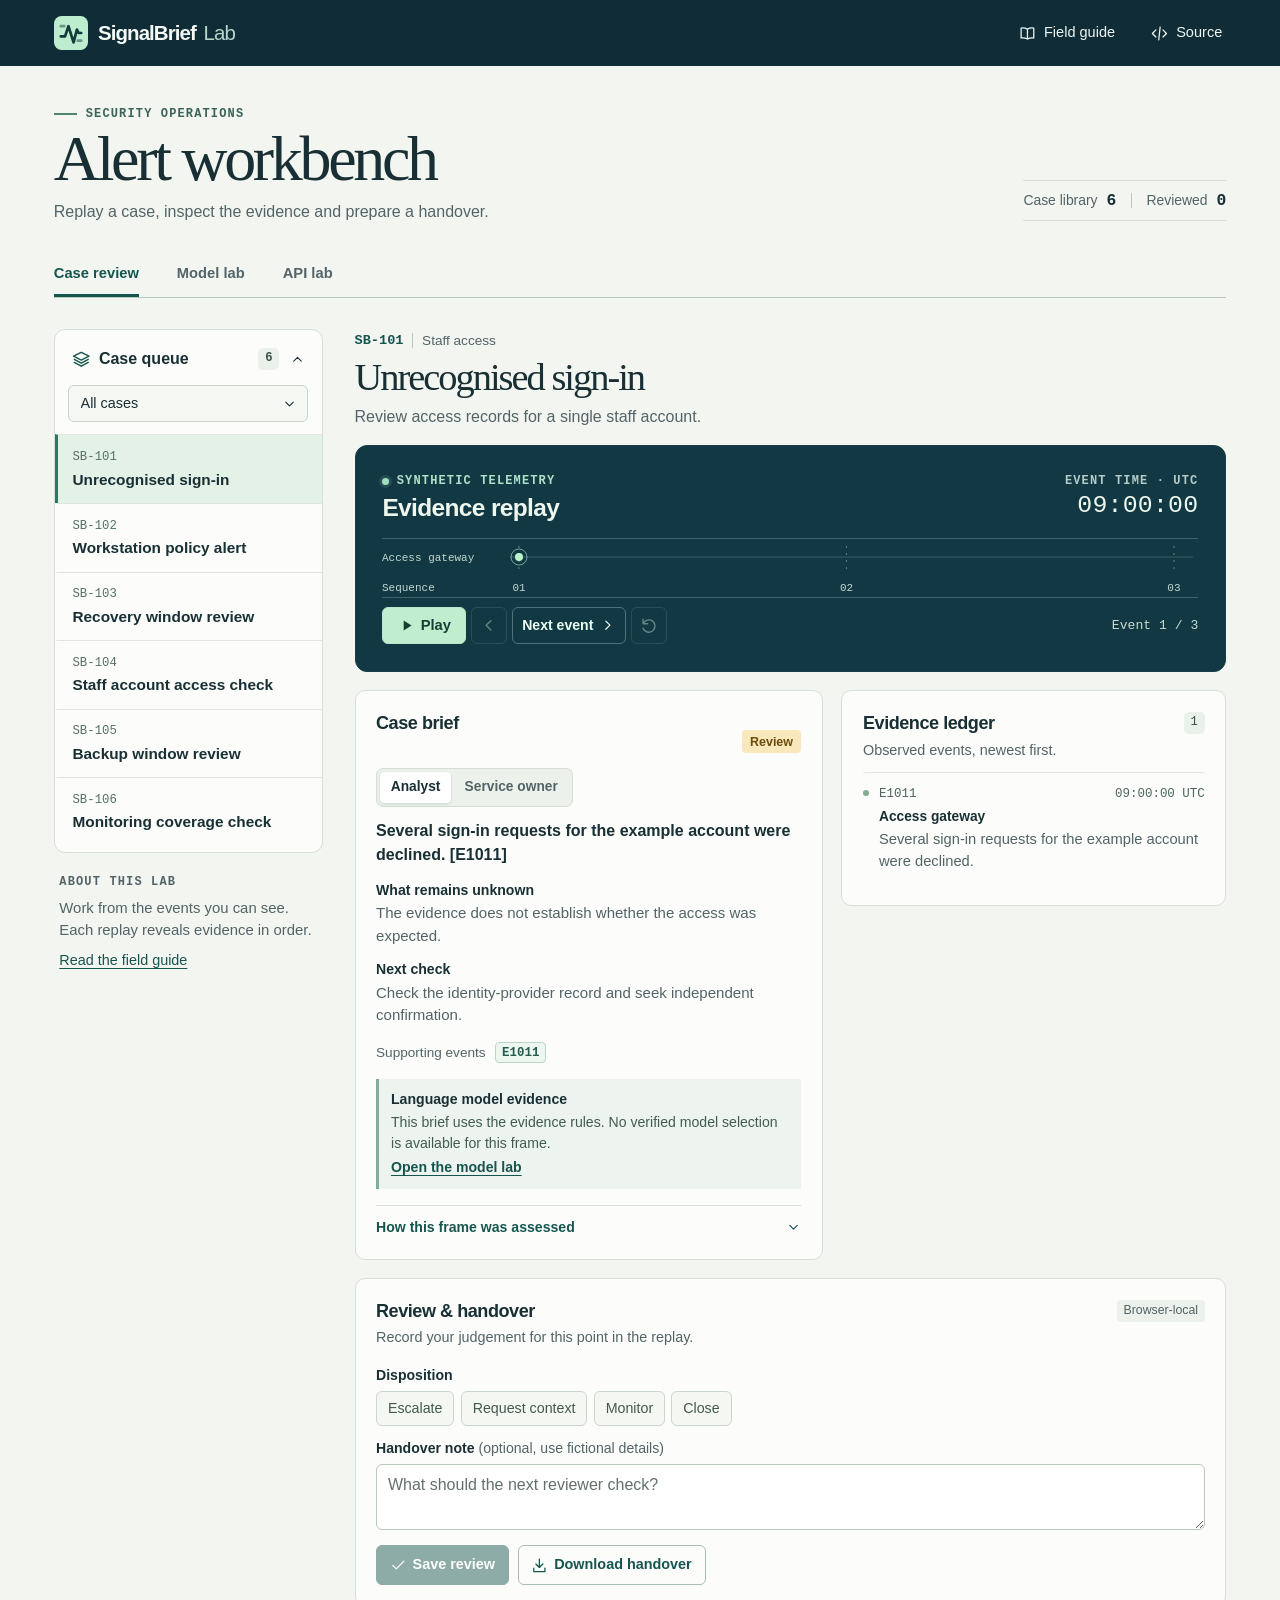
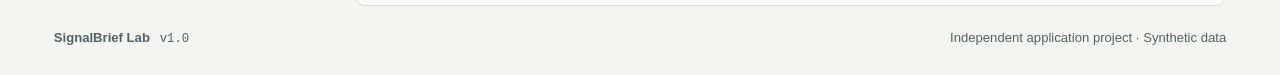
==== docs/index.html @ 710fca48 "Publish the responsive incident workbench and API contract lab" ====
<!doctype html>
<html lang="en-GB">
<head>
  <meta charset="utf-8">
  <meta name="viewport" content="width=device-width,initial-scale=1">
  <meta name="theme-color" content="#102d37">
  <meta name="description" content="A defensive incident-review workbench. Replay synthetic telemetry, inspect evidence and prepare a handover.">
  <title>Alert workbench · SignalBrief Lab</title>
  <link rel="icon" href="mark.svg" type="image/svg+xml">
  <link rel="stylesheet" href="style.css">
  <script src="app.js" defer></script>
</head>
<body>
  <a class="skip" href="#case">Skip to selected case</a>
  <svg class="symbol-bank" xmlns="http://www.w3.org/2000/svg" aria-hidden="true">
    <symbol id="i-play" viewBox="0 0 24 24"><path d="m8 5 11 7-11 7Z" fill="currentColor" stroke="none"/></symbol>
    <symbol id="i-pause" viewBox="0 0 24 24"><path d="M8 6v12m8-12v12" stroke-width="4"/></symbol>
    <symbol id="i-prev" viewBox="0 0 24 24"><path d="m14 6-6 6 6 6"/></symbol>
    <symbol id="i-next" viewBox="0 0 24 24"><path d="m10 6 6 6-6 6"/></symbol>
    <symbol id="i-down" viewBox="0 0 24 24"><path d="m6 9 6 6 6-6"/></symbol>
    <symbol id="i-reset" viewBox="0 0 24 24"><path d="M4 10a8 8 0 1 1 0 6m0-12v6h6"/></symbol>
    <symbol id="i-book" viewBox="0 0 24 24"><path d="M3 4.5c3-.7 6-.2 9 1.4 3-1.6 6-2.1 9-1.4v14c-3-.7-6-.2-9 1.4-3-1.6-6-2.1-9-1.4zM12 6v14"/></symbol>
    <symbol id="i-code" viewBox="0 0 24 24"><path d="m7 7-5 5 5 5m10-10 5 5-5 5m-4-14-2 18"/></symbol>
    <symbol id="i-export" viewBox="0 0 24 24"><path d="M12 3v12m-5-5 5 5 5-5M4 16v5h16v-5"/></symbol>
    <symbol id="i-check" viewBox="0 0 24 24"><path d="m4 12 5 5L20 6"/></symbol>
    <symbol id="i-close" viewBox="0 0 24 24"><path d="m6 6 12 12M18 6 6 18"/></symbol>
    <symbol id="i-layers" viewBox="0 0 24 24"><path d="m2 8 10-5 10 5-10 5zM3 12l9 5 9-5M3 16l9 5 9-5"/></symbol>
  </svg>
  <header class="masthead">
    <div class="wrap mast-inner">
      <a class="brand" aria-label="SignalBrief Lab home" href="./"><img src="mark.svg" alt="" width="34" height="34">SignalBrief <span>Lab</span></a>
      <nav aria-label="Project"><button class="nav-link" id="guide-open"><svg class="icon"><use href="#i-book"/></svg><span>Field guide</span></button><a class="nav-link" id="source-link" href="https://github.com/rongsenzhang/signalbrief-lab"><svg class="icon"><use href="#i-code"/></svg><span>Source</span></a></nav>
    </div>
  </header>
  <main class="wrap">
    <div class="intro">
      <div><div class="eyebrow title-kicker"><span class="short-rule"></span> Security operations</div><h1>Alert workbench</h1><p>Replay a case, inspect the evidence and prepare a handover.</p></div>
      <div class="session"><span class="session-label">Case library</span><strong id="case-count">—</strong><span class="session-divider"></span><span class="session-label">Reviewed</span><strong id="review-count">—</strong></div>
    </div>
    <nav class="lab-navigation" aria-label="Workbench tools">
      <a href="#case" aria-current="page">Case review</a>
      <a href="model-lab.html" id="nav-model">Model lab</a>
      <a href="integration.html" id="nav-api">API lab</a>
    </nav>
    <div id="loading" class="load-state" role="status">Opening the synthetic case library…</div>
    <noscript><p>This interactive workbench needs JavaScript. The source repository includes the case data and training guide.</p></noscript>
    <div class="desk" id="desk" hidden>
      <aside>
        <details class="queue" id="queue" open>
          <summary><span class="heading-icon"><svg class="icon"><use href="#i-layers"/></svg> Case queue</span><span class="queue-count mono" id="queue-count"></span><svg class="icon summary-chevron"><use href="#i-down"/></svg></summary>
          <div class="queue-body">
            <label class="sr-only" for="queue-filter">Filter cases by review status</label>
            <div class="select-wrap"><select id="queue-filter"><option value="all">All cases</option><option value="pending">Needs review</option><option value="reviewed">Reviewed</option></select><svg class="icon"><use href="#i-down"/></svg></div>
            <div class="case-list" id="case-list" aria-label="Choose a case"></div>
            <button class="filter-reset" type="button" id="reset-filter" hidden>Show all cases</button>
          </div>
        </details>
        <div class="guidance"><span class="eyebrow">About this lab</span><p>Work from the events you can see. Each replay reveals evidence in order.</p><button type="button" id="guide-inline">Read the field guide</button></div>
      </aside>
      <section class="workspace" id="case" tabindex="-1" aria-labelledby="case-title">
        <header class="case-header"><div class="case-meta"><span class="case-ref mono" id="case-ref"></span><span class="sep"></span><span id="case-service"></span></div><h2 id="case-title"></h2><p id="case-description"></p></header>
        <section class="replay" aria-labelledby="replay-title">
          <div class="replay-heading"><div><span class="eyebrow replay-kicker"><span class="telemetry-dot"></span>Synthetic telemetry</span><h3 id="replay-title">Evidence replay</h3></div><div class="replay-clock"><span class="eyebrow">Event time · UTC</span><span class="mono" id="event-time"></span></div></div>
          <div class="trace-wrap"><svg id="trace" xmlns="http://www.w3.org/2000/svg" role="img" aria-label="Timeline of observed events"></svg></div>
          <div class="replay-controls"><div class="controls-group"><button type="button" id="play" class="play"><svg class="icon"><use href="#i-play"/></svg><span>Play</span></button><button type="button" class="icon-button" id="previous" title="Previous event" aria-label="Previous event"><svg class="icon"><use href="#i-prev"/></svg></button><button type="button" class="icon-button step-forward" id="next" title="Next event" aria-label="Next event"><span>Next event</span><svg class="icon"><use href="#i-next"/></svg></button><button type="button" class="icon-button" id="restart" title="Restart replay" aria-label="Restart replay"><svg class="icon"><use href="#i-reset"/></svg></button></div><span id="step-count" class="frame-count mono" aria-live="polite" aria-atomic="true"></span></div>
        </section>
        <div class="analysis-grid">
          <article class="card brief" aria-labelledby="brief-title">
            <div class="card-top"><h3 id="brief-title">Case brief</h3><span id="priority" class="priority"></span></div>
            <div class="roles" role="group" aria-label="Brief audience"><button id="analyst" aria-pressed="true">Analyst</button><button id="manager" aria-pressed="false">Service owner</button></div>
            <p class="brief-main" id="brief-body"></p>
            <div class="brief-section"><h4>What remains unknown</h4><p id="unknown"></p></div>
            <div class="brief-section"><h4>Next check</h4><p id="next-step"></p></div>
            <div class="brief-cites"><span>Supporting events</span><div id="cites"></div></div>
            <div class="model-panel" aria-labelledby="model-heading"><h4 id="model-heading">Language model evidence</h4><div id="model-output"></div><a id="model-lab" href="model-lab.html">Open the model lab</a></div>
            <details class="method"><summary>How this frame was assessed <svg class="icon"><use href="#i-down"/></svg></summary><div id="method-body"></div></details>
          </article>
          <article class="card ledger" aria-labelledby="ledger-title"><div class="card-top"><h3 id="ledger-title">Evidence ledger</h3><span id="ledger-count" class="small-count mono"></span></div><p class="subtle ledger-help">Observed events, newest first.</p><ol id="ledger"></ol></article>
        </div>
        <section class="card review" aria-labelledby="review-title">
          <div class="card-top"><h3 id="review-title">Review &amp; handover</h3><span class="local-note">Browser-local</span></div>
          <p class="subtle" id="review-info">Record your judgement for this point in the replay.</p>
          <form id="review-form">
            <fieldset><legend>Disposition</legend><div class="dispositions" id="dispositions"></div></fieldset>
            <label class="note-label" for="review-note">Handover note <span>(optional, use fictional details)</span></label><textarea id="review-note" rows="2" maxlength="1500" placeholder="What should the next reviewer check?"></textarea>
            <div class="review-actions"><button id="save" type="submit" class="primary" disabled><svg class="icon"><use href="#i-check"/></svg>Save review</button><button id="export" type="button" class="outline"><svg class="icon"><use href="#i-export"/></svg>Download handover</button></div>
          </form>
          <p class="feedback" role="status" id="feedback"></p>
        </section>
      </section>
    </div>
  </main>
  <footer class="wrap"><span>SignalBrief Lab <span class="version">v1.0</span></span><span>Independent application project · Synthetic data</span></footer>
  <dialog id="guide" aria-labelledby="guide-heading"><div class="dialog-top"><span class="eyebrow">SignalBrief Lab</span><button class="dialog-close" autofocus id="guide-close" aria-label="Close field guide"><svg class="icon"><use href="#i-close"/></svg></button></div><h2 id="guide-heading">Field guide</h2>
    <ol class="guide-steps">
      <li><strong>Replay an observation.</strong><p>Choose a case and select Next event. The ledger, priority and briefing update together.</p></li>
      <li><strong>Trace the judgement.</strong><p>Select a supporting event to find the observation. Switch to Service owner to see the operational handover. Open the assessment details to inspect the model and rule reasoning.</p></li>
      <li><strong>Make a decision.</strong><p>Record a disposition and save it at the current event. Download the Markdown handover to retain the evidence and review.</p></li>
    </ol>
    <p class="guide-scope">The cases are fictional. Replay advances through recorded observations. Decisions stay in this browser and apply only to their saved event position.</p>
    <section class="guide-evaluation" id="guide-evaluation" hidden><h3>Measured results</h3><p id="guide-routing"></p><p id="guide-benchmark"></p></section>
    <div class="guide-links"><a class="repo-guide" href="https://github.com/rongsenzhang/signalbrief-lab/blob/main/handbook/workshop.md">Training exercise</a><a class="repo-guide" href="https://github.com/rongsenzhang/signalbrief-lab/blob/main/reference/api.md">Python API contract</a><a class="repo-guide" href="https://github.com/rongsenzhang/signalbrief-lab/blob/main/handbook/role-mapping.md">KTP responsibilities</a><a class="repo-guide" href="https://github.com/rongsenzhang/signalbrief-lab/blob/main/handbook/research-note.md">Research note</a></div>
  </dialog>
</body>
</html>
---- docs/style.css ----
:root {
  color-scheme: light;
  --paper: #f3f5f1; --panel: #fcfdfa; --ink: #182f34; --muted: #526467; --line: #d6dfd8;
  --teal: #15554e; --deep: #102d37; --mint: #bfedce; --mono: "SFMono-Regular", Consolas, "Liberation Mono", monospace;
  --sans: Inter, -apple-system, BlinkMacSystemFont, "Segoe UI", Arial, sans-serif;
}
* { box-sizing: border-box; }
html { scroll-behavior: smooth; scroll-padding-top: 18px; }
body { margin: 0; background: var(--paper); color: var(--ink); font-family: var(--sans); font-size: 16px; line-height: 1.48; }
button, select, textarea { font: inherit; }
button, select, summary, a { -webkit-tap-highlight-color: transparent; }
button { cursor: pointer; }
button:disabled { cursor: default; }
button, select, textarea, a { touch-action: manipulation; }
a { color: var(--teal); text-underline-offset: 3px; }
button:focus-visible, a:focus-visible, summary:focus-visible, select:focus-visible, textarea:focus-visible, input:focus-visible + span { outline: 3px solid #007c86; outline-offset: 3px; }
.masthead :focus-visible, .replay :focus-visible { outline-color: #c5fddb; }
[hidden] { display: none !important; }
.icon { width: 1.16em; height: 1.16em; fill: none; stroke: currentColor; stroke-width: 1.8; stroke-linecap: round; stroke-linejoin: round; flex: none; }
.symbol-bank, .sr-only { position: absolute; width: 1px; height: 1px; padding: 0; margin: -1px; overflow: hidden; clip: rect(0,0,0,0); white-space: nowrap; border: 0; }
.skip { position: fixed; top: -6rem; left: 1rem; z-index: 10; padding: .6rem 1rem; background: white; }
.skip:focus { top: .5rem; }
.wrap { width: min(1392px, 100%); padding-inline: clamp(18px, 4.2vw, 64px); margin-inline: auto; }
.masthead { background: var(--deep); color: #fff; }
.mast-inner, .mast-inner nav, .brand, .nav-link, .session, .case-meta, .card-top, .replay-heading, .controls-group, .review-actions, .dialog-top, .heading-icon { display: flex; align-items: center; }
.mast-inner { justify-content: space-between; min-height: 66px; gap: 12px; }
.brand { gap: .48rem; color: #f4f9f5; font-size: 1.28rem; font-weight: 730; text-decoration: none; letter-spacing: -.045em; }
.brand img { margin-right: .16rem; }
.brand span { font-weight: 440; color: #b8d4cc; }
.mast-inner nav { gap: clamp(10px, 2.2vw, 36px); }
.nav-link { gap: .5rem; padding: .6rem .25rem; color: #edf6f0; background: transparent; border: 0; text-decoration: none; font-size: .91rem; }
.nav-link:hover { color: #bdf4cf; }
.intro { padding-block: clamp(25px, 3.1vw, 48px) clamp(20px, 2.3vw, 36px); display: flex; align-items: flex-end; justify-content: space-between; gap: 20px; }
.eyebrow { font-family: var(--mono); font-size: .75rem; font-weight: 640; line-height: 1.4; text-transform: uppercase; letter-spacing: .095em; }
.title-kicker { display: flex; align-items: center; gap: 9px; color: #3b6358; }
.short-rule { width: 23px; height: 2px; background: #52836b; }
h1,h2,h3,h4,p { margin: 0; }
h1, .case-header h2, dialog h2 { font-family: "Iowan Old Style", "Palatino Linotype", Palatino, Georgia, serif; font-weight: 500; letter-spacing: -.052em; }
h1 { margin-top: .16rem; font-size: clamp(2.75rem, 5vw, 4.3rem); line-height: 1.05; }
.intro p { color: var(--muted); margin-top: .48rem; }
.session { gap: .56rem; margin-bottom: .18rem; border-block: 1px solid var(--line); padding: .55rem 0; color: var(--muted); white-space: nowrap; }
.session-label { font-size: .87rem; }
.session strong { color: var(--ink); font: 640 1.02rem var(--mono); }
.session-divider, .sep { background: #b9c8bf; height: .9rem; width: 1px; margin-inline: .35rem; }
.lab-navigation { display: flex; align-items: center; gap: clamp(18px, 3vw, 38px); }
.lab-navigation a { display: inline-flex; align-items: center; min-height: 44px; color: var(--muted); font-size: .92rem; font-weight: 600; text-decoration: none; border-bottom: 3px solid transparent; }
.lab-navigation a:hover { color: var(--teal); border-color: #96b4a1; }
.lab-navigation a[aria-current] { border-color: var(--teal); color: var(--teal); }
.desk { display: grid; grid-template-columns: clamp(225px, 21vw, 285px) minmax(0, 1fr); gap: clamp(16px, 2.5vw, 36px); border-top: 1px solid #bacac0; padding-top: clamp(18px, 2.4vw, 33px); align-items: start; }
.desk > *, .analysis-grid > *, .workspace { min-width: 0; }
.queue { border-radius: 11px; border: 1px solid var(--line); background: var(--panel); overflow: hidden; }
summary { list-style: none; cursor: pointer; }
summary::-webkit-details-marker { display: none; }
.queue > summary { display: flex; align-items: center; gap: .65rem; min-height: 55px; padding: .95rem 1.05rem .72rem; font-weight: 680; }
.heading-icon { gap: .55rem; }
.heading-icon .icon { color: var(--teal); }
.queue-count,.small-count { background: #eaf0ea; color: #37524b; border-radius: 5px; padding: .12rem .43rem; font-size: .76rem; white-space: nowrap; }
.queue-count { margin-left: auto; }
.summary-chevron { width: 15px; transition: transform .15s; }
.queue[open] .summary-chevron, .method[open] > summary svg { transform: rotate(180deg); }
.queue-body { padding-bottom: .4rem; }
.select-wrap { position: relative; margin: 0 .85rem .75rem; }
.select-wrap select { appearance: none; width: 100%; border: 1px solid #c8d4cd; background: #f6f8f4; color: var(--ink); cursor: pointer; border-radius: 6px; padding: .45rem 2.1rem .45rem .7rem; font-size: .9rem; }
.select-wrap .icon { position: absolute; right: .7rem; top: 50%; transform: translateY(-50%); pointer-events: none; width: 15px; }
.case-list { display: grid; }
.case-option { text-align: left; display: block; width: 100%; padding: .79rem .92rem .81rem; background: transparent; border: 0; border-top: 1px solid #e0e6df; border-left: 3px solid transparent; color: var(--ink); }
.case-option:hover { background: #f1f5ef; }
.case-option[aria-current="true"] { background: #e4f1e7; border-left-color: #327563; }
.case-option:focus-visible { outline-offset: -4px; }
.option-meta { display: flex; align-items: center; justify-content: space-between; gap: .35rem; font-size: .77rem; color: #567068; }
.case-option strong { display: block; font-weight: 650; font-size: .96rem; line-height: 1.33; margin-top: .21rem; }
.review-tick { color: #1f6552; display: inline-flex; align-items: center; gap: .18rem; font: 550 .75rem var(--sans); }
.review-tick .icon { width: .9rem; }
.no-cases { color: var(--muted); padding: .6rem 1rem 1rem; font-size: .92rem; }
.filter-reset { color: var(--teal); font-size: .89rem; margin: 0 1rem .6rem; padding: .25rem 0; background: none; border: none; text-decoration: underline; text-underline-offset: 3px; }
.guidance { padding: .95rem .35rem; color: var(--muted); }
.guidance p { margin: .32rem 0; font-size: .93rem; }
.guidance button { padding: .2rem 0; background: none; border: 0; text-decoration: underline; text-underline-offset: 3px; color: var(--teal); font-size: .9rem; }
.workspace:focus { outline: none; }
.case-header { padding: .12rem 0 1.05rem; }
.case-meta { font-size: .85rem; color: var(--muted); gap: .2rem; }
.mono { font-family: var(--mono); }
.case-ref { color: var(--teal); font-weight: 650; }
.case-header h2 { font-size: clamp(2.05rem, 3vw, 2.9rem); line-height: 1.12; margin-top: .3rem; }
.case-header p { color: var(--muted); margin-top: .4rem; max-width: 86ch; }
.replay { overflow: hidden; padding: clamp(16px, 2.1vw, 27px); color: #edf7ee; border-radius: 12px; background: #123943; border: 1px solid #193f46; }
.replay-heading { align-items: flex-start; justify-content: space-between; gap: .75rem; }
.replay-kicker { color: #afe1c8; display: flex; align-items: center; gap: .46rem; }
.telemetry-dot { display: inline-block; width: 7px; height: 7px; border-radius: 50%; background: #a3dfbc; box-shadow: 0 0 0 3px #a3dfbc20; }
h3 { font-size: 1.13rem; line-height: 1.3; letter-spacing: -.026em; font-weight: 680; }
.replay h3 { font-size: 1.53rem; margin-top: .12rem; font-weight: 600; }
.replay-clock { text-align: right; }
.replay-clock > span { display: block; }
.replay-clock .eyebrow { color: #b6cbc8; }
.replay-clock .mono { font-size: clamp(1.05rem, 2.2vw, 1.55rem); line-height: 1.27; letter-spacing: .01em; }
.trace-wrap { width: 100%; margin: .86rem 0 .55rem; padding: .24rem 0; border-block: 1px solid #42626a; }
#trace { display: block; width: 100%; min-height: 46px; }
.replay-controls { display: flex; flex-wrap: wrap; align-items: center; justify-content: space-between; gap: .65rem; }
.controls-group { gap: .3rem; }
.controls-group button { min-height: 37px; }
.play, .icon-button { display: inline-flex; align-items: center; justify-content: center; gap: .38rem; border-radius: 6px; }
.play { padding: .38rem .88rem; border: 1px solid #b9e8cd; background: var(--mint); color: #173e33; font-size: .92rem; font-weight: 700; }
.play:hover { background: #d1fadd; }
.icon-button { width: 36px; border: 1px solid #507178; background: transparent; color: #ecfff2; }
.controls-group .step-forward { width: auto; padding-inline: .6rem; font-size: .88rem; font-weight: 620; }
.icon-button:hover:not(:disabled) { background: #24505a; }
.icon-button:disabled { opacity: .38; }
.frame-count { color: #c7dacd; font-size: .82rem; white-space: nowrap; }
.analysis-grid { display: grid; grid-template-columns: minmax(0,1.12fr) minmax(0,.92fr); gap: clamp(12px,1.45vw,22px); margin-top: clamp(12px,1.45vw,22px); align-items: start; }
.card { background: var(--panel); border: 1px solid var(--line); border-radius: 10px; padding: clamp(16px,1.6vw,24px); }
.card-top { justify-content: space-between; align-items: flex-start; gap: .5rem; }
.priority { padding: .14rem .53rem; font-size: .78rem; font-weight: 700; border-radius: 4px; background: #e7edef; color: #344d52; }
.priority.high { background:#ffe1d7; color:#8f321b; }
.priority.review { background:#f9e8bb; color:#6b4b0e; }
.priority.routine { background:#dceee2; color:#285741; }
.roles { display: inline-flex; gap: .15rem; border: 1px solid #d2ddd3; border-radius: 7px; background: #edf1eb; padding: .18rem; margin: .9rem 0 .75rem; }
.roles button { border: 0; border-radius: 4px; background: transparent; color: var(--muted); font-size: .86rem; padding: .34rem .68rem; font-weight: 550; }
.roles button[aria-pressed="true"] { background: #fff; color: var(--ink); box-shadow: 0 1px 3px #16362c28; }
.brief-main { font-weight: 550; font-size: 1rem; line-height: 1.52; }
.brief-section { margin-top: .78rem; }
h4, legend, .note-label { font-size: .88rem; font-weight: 680; }
.brief-section p,.method p,.method dd,.subtle { color: var(--muted); }
.brief-section p { margin-top: .1rem; font-size: .94rem; }
.brief-cites { font-size: .85rem; color: var(--muted); margin-top: 1rem; display: flex; flex-wrap: wrap; gap: .35rem .6rem; align-items: center; }
#cites { display: flex; flex-wrap: wrap; gap: .28rem; }
.cite { border: 1px solid #bcd5c9; background: #edf7ef; color: #245d4e; border-radius: 4px; padding: .16rem .37rem; font: 600 .78rem var(--mono); }
.cite:hover { background: #d4ecdc; }
.method { margin-top: 1rem; padding-top: .72rem; border-top: 1px solid var(--line); }
.method > summary { font-size: .88rem; color: var(--teal); font-weight: 610; display: flex; align-items: center; justify-content: space-between; gap: .45rem; }
.method .icon { width: 15px; }
#method-body { margin-top: .7rem; font-size: .9rem; }
.method dl { display: grid; grid-template-columns: minmax(65px,auto) 1fr; gap: .24rem .5rem; margin: 0 0 .55rem; }
.method dd { margin: 0; overflow-wrap: anywhere; }
.method p+p { margin-top: .4rem; }
.ledger-help, .review .subtle { font-size: .9rem; margin-top: .26rem; }
#ledger { margin: .7rem 0 0; padding: 0; list-style: none; }
.event { position: relative; padding: .72rem 0 .75rem 1rem; border-top: 1px solid #e0e7df; border-radius: 3px; overflow-wrap: anywhere; }
.event:before { content: ""; position: absolute; left: 0; top: 1.09rem; height: 6px; width: 6px; border-radius: 50%; background: #83aa93; }
.event:focus { outline: 2px solid #19705c; outline-offset: 2px; }
.event-meta, .event-ident { display: flex; align-items: center; flex-wrap: wrap; gap: .3rem .58rem; }
.event-meta { justify-content: space-between; font-size: .78rem; color: #4e6461; }
.event-source { font-weight: 650; font-size: .86rem; margin-top: .22rem; }
.event p { font-size: .92rem; color: var(--muted); margin-top: .16rem; }
.review { margin-top: clamp(12px,1.45vw,22px); }
.local-note { background: #edf1ec; border-radius: 4px; padding: .12rem .42rem; font-size: .77rem; color: var(--muted); }
.review fieldset { border: 0; padding: 0; margin: 1rem 0 .7rem; min-width: 0; }
legend { margin: 0 0 .38rem; padding: 0; }
.dispositions { display: flex; gap: .4rem; flex-wrap: wrap; }
.dispositions label { position: relative; cursor: pointer; }
.dispositions label span { display: inline-flex; align-items: center; min-height: 35px; padding: .3rem .68rem; background: #f4f7f2; border: 1px solid #cbd6cc; border-radius: 6px; color: #425950; font-size: .89rem; }
.dispositions input:checked + span { background: #e0eee2; border-color: #4e836e; color: #144d3d; box-shadow: inset 0 0 0 1px #4e836e; }
.note-label { display: block; margin-bottom: .34rem; }
.note-label span { color: var(--muted); font-weight: 400; }
textarea { width: 100%; max-width: 100%; min-height: 65px; padding: .52rem .68rem; resize: vertical; border: 1px solid #bbc9bd; background: #fff; border-radius: 6px; color: var(--ink); }
textarea::placeholder { color: #63716e; }
.review-actions { flex-wrap: wrap; gap: .55rem; margin-top: .53rem; }
.primary,.outline { display: inline-flex; align-items: center; justify-content: center; gap: .38rem; min-height: 40px; padding: .45rem .8rem; border-radius: 6px; font-size: .9rem; font-weight: 610; }
.primary { background: var(--teal); color: white; border: 1px solid var(--teal); }
.primary:disabled { opacity: .48; }
.outline { background: transparent; color: var(--teal); border: 1px solid #a7bdb0; }
.outline:hover { background: #eef4ec; }
.feedback:not(:empty) { margin-top: .65rem; font-size: .88rem; color: var(--teal); }
footer { display: flex; gap: 1rem; justify-content: space-between; flex-wrap: wrap; padding-block: 1.35rem 1.7rem; color: var(--muted); font-size: .82rem; }
footer > span:first-child { font-weight: 650; }
.version { font: 500 .77rem var(--mono); margin-left: .38rem; }
.load-state { padding: 1.2rem 0; color: var(--muted); }
dialog { border: 1px solid #a9bcb1; border-radius: 14px; background: var(--panel); color: var(--ink); width: min(520px,calc(100% - 30px)); padding: clamp(20px,3vw,33px); max-height: 85dvh; }
dialog::backdrop { background: #0e2637a8; }
.dialog-top { justify-content: space-between; color: var(--teal); }
.dialog-close { display: grid; place-items: center; border: 1px solid var(--line); background: var(--paper); color: var(--ink); width: 35px; height: 35px; border-radius: 6px; }
dialog h2 { font-size: 2.35rem; }
.guide-steps { padding-left: 1.25rem; }
.guide-steps li { margin: .7rem 0; }
.guide-steps li::marker { color: var(--teal); font-family: var(--mono); }
.guide-steps p,.guide-scope { font-size: .95rem; color: var(--muted); }
.guide-scope { padding-block: .7rem; border-top: 1px solid var(--line); }
.repo-guide { font-size: .94rem; font-weight: 600; }
@media (max-width: 1000px) and (min-width: 761px) {
 .desk { grid-template-columns: minmax(192px,23vw) minmax(0,1fr); }
 .analysis-grid { grid-template-columns: 1fr; }
}
@media (max-width: 760px) {
 .wrap { padding-inline: clamp(14px, 4vw, 26px); }
 .mast-inner { min-height: 57px; }
 .brand { font-size: 1.1rem; }
 .brand img { width: 29px; height: 29px; }
 .nav-link { font-size: .85rem; gap: .3rem; }
 .intro { display: block; }
 .session { display: inline-flex; border: 0; margin-top: .48rem; padding: 0; }
 .desk { grid-template-columns: 1fr; gap: 1rem; padding-top: 1rem; }
 .queue > summary { min-height: 45px; padding-block: .55rem; }
 .guidance { display: none; }
 .case-header h2 { font-size: 2rem; }
 .case-header { padding-bottom: .85rem; }
 .analysis-grid { grid-template-columns: minmax(0,1fr) minmax(0,.95fr); }
 .controls-group button { min-height: 40px; }
 .icon-button { width: 37px; }
}
@media (max-width: 620px) {
 .analysis-grid { grid-template-columns: 1fr; }
 .frame-count { font-size: .77rem; }
 .replay { padding: 14px; }
 .replay h3 { font-size: 1.34rem; }
 footer { flex-direction: column; gap: .25rem; }
}
@media (max-width: 365px) {
 .mast-inner nav { gap: .4rem; }
 .nav-link .icon { display: none; }
 .controls-group { gap: .19rem; }
 .icon-button { width: 30px; }
 .play { padding-inline: .5rem; }
}
@media (prefers-reduced-motion: reduce) {
 html { scroll-behavior: auto; }
 *,*::before,*::after { transition: none !important; }
}
.model-panel { margin-top: 1rem; border-left: 3px solid #84ad99; background: #edf3ee; padding: .6rem .75rem; }
.model-panel p,.model-panel > a { font-size: .88rem; }
.model-panel p { color: #415c51; margin-top: .14rem; }
.model-panel > a { display: inline-block; margin-top: .24rem; font-weight: 590; }
.model-panel blockquote { margin: .45rem 0 .3rem; font-size: .92rem; }
.model-choices { margin-block: .38rem; font-size: .83rem; }
.model-choices summary { text-decoration: underline; text-underline-offset: 3px; color: var(--teal); }
.model-choices p { overflow-wrap: anywhere; }
.guide-evaluation { border-block: 1px solid var(--line); padding: .65rem 0; }
.guide-evaluation h3 { font-size: 1rem; }
.guide-evaluation p { margin-top: .3rem; font-size: .91rem; color: var(--muted); }
.guide-links { display: flex; gap: .3rem 1rem; flex-wrap: wrap; margin-top: .7rem; }
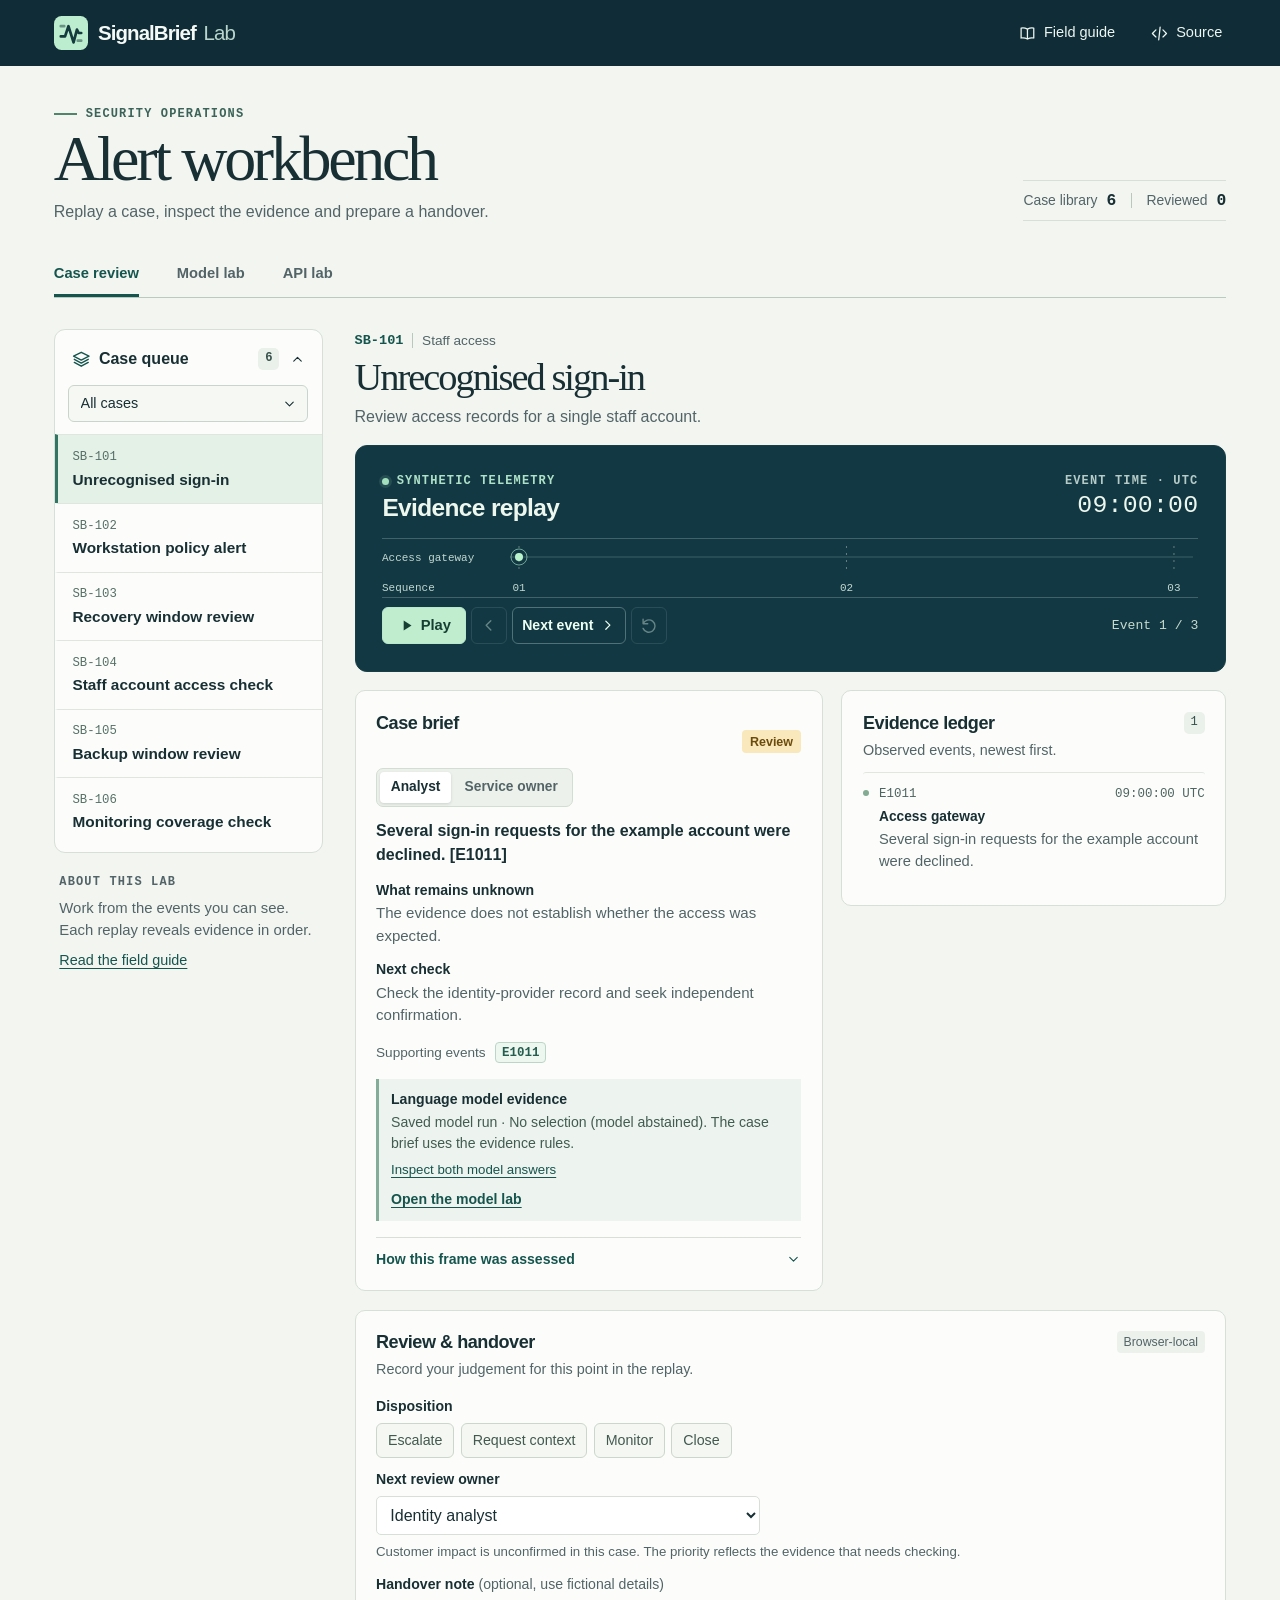
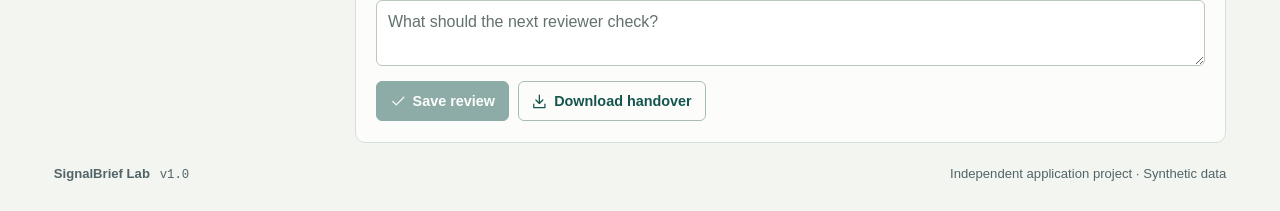
==== commit 7113295f: "Connect role-specific handovers, review ownership and the streaming lab" ====
--- a/docs/index.html
+++ b/docs/index.html
@@ -72,6 +72,12 @@
             <div class="brief-section"><h4>What remains unknown</h4><p id="unknown"></p></div>
             <div class="brief-section"><h4>Next check</h4><p id="next-step"></p></div>
             <div class="brief-cites"><span>Supporting events</span><div id="cites"></div></div>
+            <details id="draft-review" class="draft-review" hidden><summary>Compare model draft</summary>
+              <p id="draft-attribution"></p><blockquote id="draft-text"></blockquote>
+              <h4>Source review</h4><p id="draft-verdict"></p><p id="draft-explanation"></p>
+              <div class="brief-cites"><span>Original evidence</span><div id="draft-cites"></div></div>
+              <p id="draft-screen"></p><a href="https://github.com/rongsenzhang/signalbrief-lab/blob/main/handbook/draft-method.md">Experiment and review method ↗</a>
+            </details>
             <div class="model-panel" aria-labelledby="model-heading"><h4 id="model-heading">Language model evidence</h4><div id="model-output"></div><a id="model-lab" href="model-lab.html">Open the model lab</a></div>
             <details class="method"><summary>How this frame was assessed <svg class="icon"><use href="#i-down"/></svg></summary><div id="method-body"></div></details>
           </article>
@@ -82,6 +88,8 @@
           <p class="subtle" id="review-info">Record your judgement for this point in the replay.</p>
           <form id="review-form">
             <fieldset><legend>Disposition</legend><div class="dispositions" id="dispositions"></div></fieldset>
+            <label class="note-label" for="review-owner">Next review owner</label><select id="review-owner"><option>Service desk</option><option>Identity analyst</option><option>Endpoint analyst</option><option>Recovery owner</option><option>Monitoring owner</option></select>
+            <p class="impact-note">Customer impact is unconfirmed in this case. The priority reflects the evidence that needs checking.</p>
             <label class="note-label" for="review-note">Handover note <span>(optional, use fictional details)</span></label><textarea id="review-note" rows="2" maxlength="1500" placeholder="What should the next reviewer check?"></textarea>
             <div class="review-actions"><button id="save" type="submit" class="primary" disabled><svg class="icon"><use href="#i-check"/></svg>Save review</button><button id="export" type="button" class="outline"><svg class="icon"><use href="#i-export"/></svg>Download handover</button></div>
           </form>
@@ -98,8 +106,8 @@
       <li><strong>Make a decision.</strong><p>Record a disposition and save it at the current event. Download the Markdown handover to retain the evidence and review.</p></li>
     </ol>
     <p class="guide-scope">The cases are fictional. Replay advances through recorded observations. Decisions stay in this browser and apply only to their saved event position.</p>
-    <section class="guide-evaluation" id="guide-evaluation" hidden><h3>Measured results</h3><p id="guide-routing"></p><p id="guide-benchmark"></p></section>
-    <div class="guide-links"><a class="repo-guide" href="https://github.com/rongsenzhang/signalbrief-lab/blob/main/handbook/workshop.md">Training exercise</a><a class="repo-guide" href="https://github.com/rongsenzhang/signalbrief-lab/blob/main/reference/api.md">Python API contract</a><a class="repo-guide" href="https://github.com/rongsenzhang/signalbrief-lab/blob/main/handbook/role-mapping.md">KTP responsibilities</a><a class="repo-guide" href="https://github.com/rongsenzhang/signalbrief-lab/blob/main/handbook/research-note.md">Research note</a></div>
+    <section class="guide-evaluation" id="guide-evaluation" hidden><h3>Measured results</h3><p id="guide-routing"></p><p id="guide-benchmark"></p><p id="guide-llm" hidden></p></section>
+    <div class="guide-links"><a class="repo-guide" href="https://github.com/rongsenzhang/signalbrief-lab/blob/main/handbook/ktp-evidence.md">Funded KTP and project design</a><a class="repo-guide" href="https://github.com/rongsenzhang/signalbrief-lab/blob/main/handbook/llm-routing.md">LLM routing comparison</a><a class="repo-guide" href="https://github.com/rongsenzhang/signalbrief-lab/blob/main/handbook/workshop.md">Training exercise</a><a class="repo-guide" href="https://github.com/rongsenzhang/signalbrief-lab/blob/main/reference/api.md">Python API contract</a><a class="repo-guide" href="https://github.com/rongsenzhang/signalbrief-lab/blob/main/handbook/role-mapping.md">KTP responsibilities</a><a class="repo-guide" href="https://github.com/rongsenzhang/signalbrief-lab/blob/main/handbook/research-note.md">Research note</a></div>
   </dialog>
 </body>
 </html>
--- a/docs/style.css
+++ b/docs/style.css
@@ -226,3 +226,12 @@
 .guide-evaluation h3 { font-size: 1rem; }
 .guide-evaluation p { margin-top: .3rem; font-size: .91rem; color: var(--muted); }
 .guide-links { display: flex; gap: .3rem 1rem; flex-wrap: wrap; margin-top: .7rem; }
+
+.draft-review{margin-top:1.1rem;padding:.7rem .82rem;border:1px solid #b7cabe;border-radius:7px;background:#f7faf7}
+.draft-review summary{cursor:pointer;color:var(--teal);font-weight:650;font-size:.92rem}
+.draft-review p,.draft-review a{font-size:.85rem;line-height:1.5}
+.draft-review blockquote{border-left:3px solid #8fa49a;margin:.55rem 0 .8rem;padding-left:.75rem;color:var(--ink);white-space:pre-line}
+#draft-verdict{font-weight:700;text-transform:capitalize}#draft-screen{margin:.5rem 0;color:var(--muted)}
+
+#review-owner{width:100%;max-width:24rem;border:1px solid var(--line);border-radius:5px;background:#fff;color:var(--ink);padding:.58rem;font:inherit}
+.impact-note{font-size:.83rem;color:var(--muted);margin:.4rem 0 .8rem}
